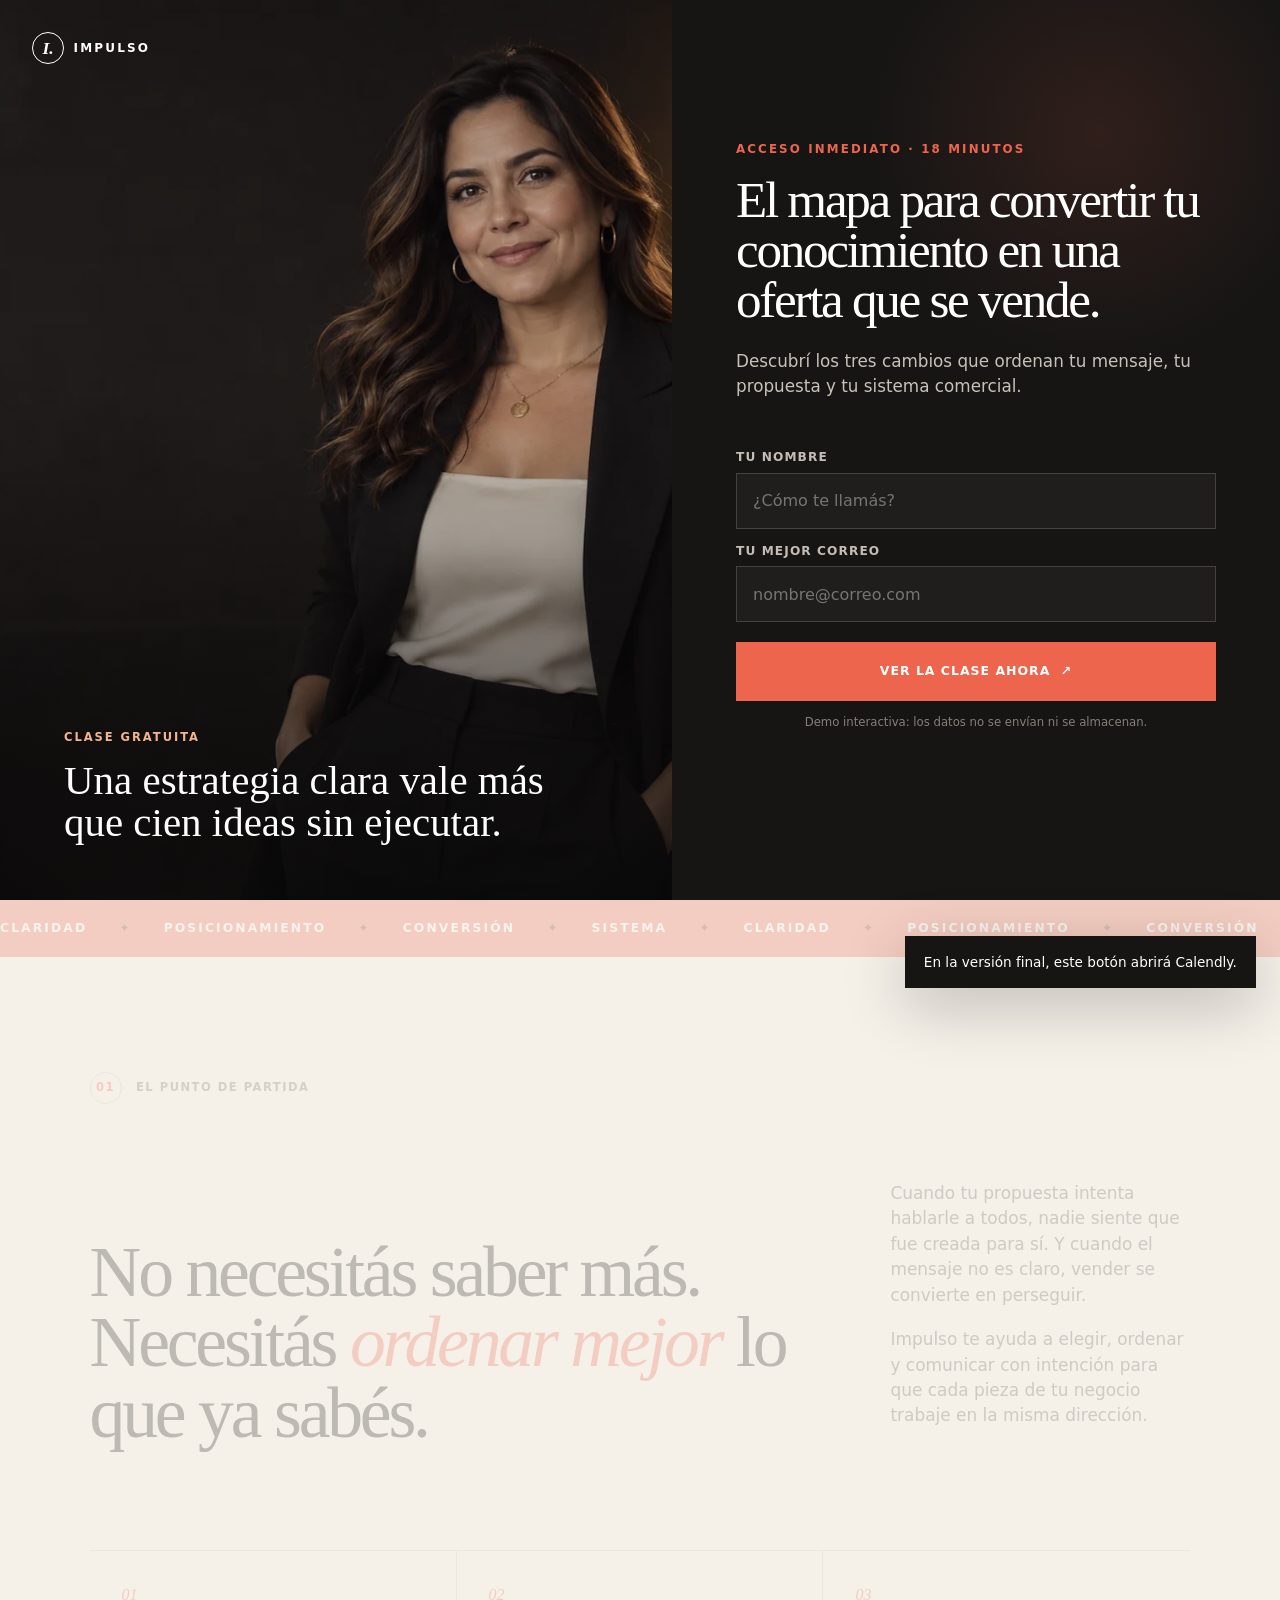
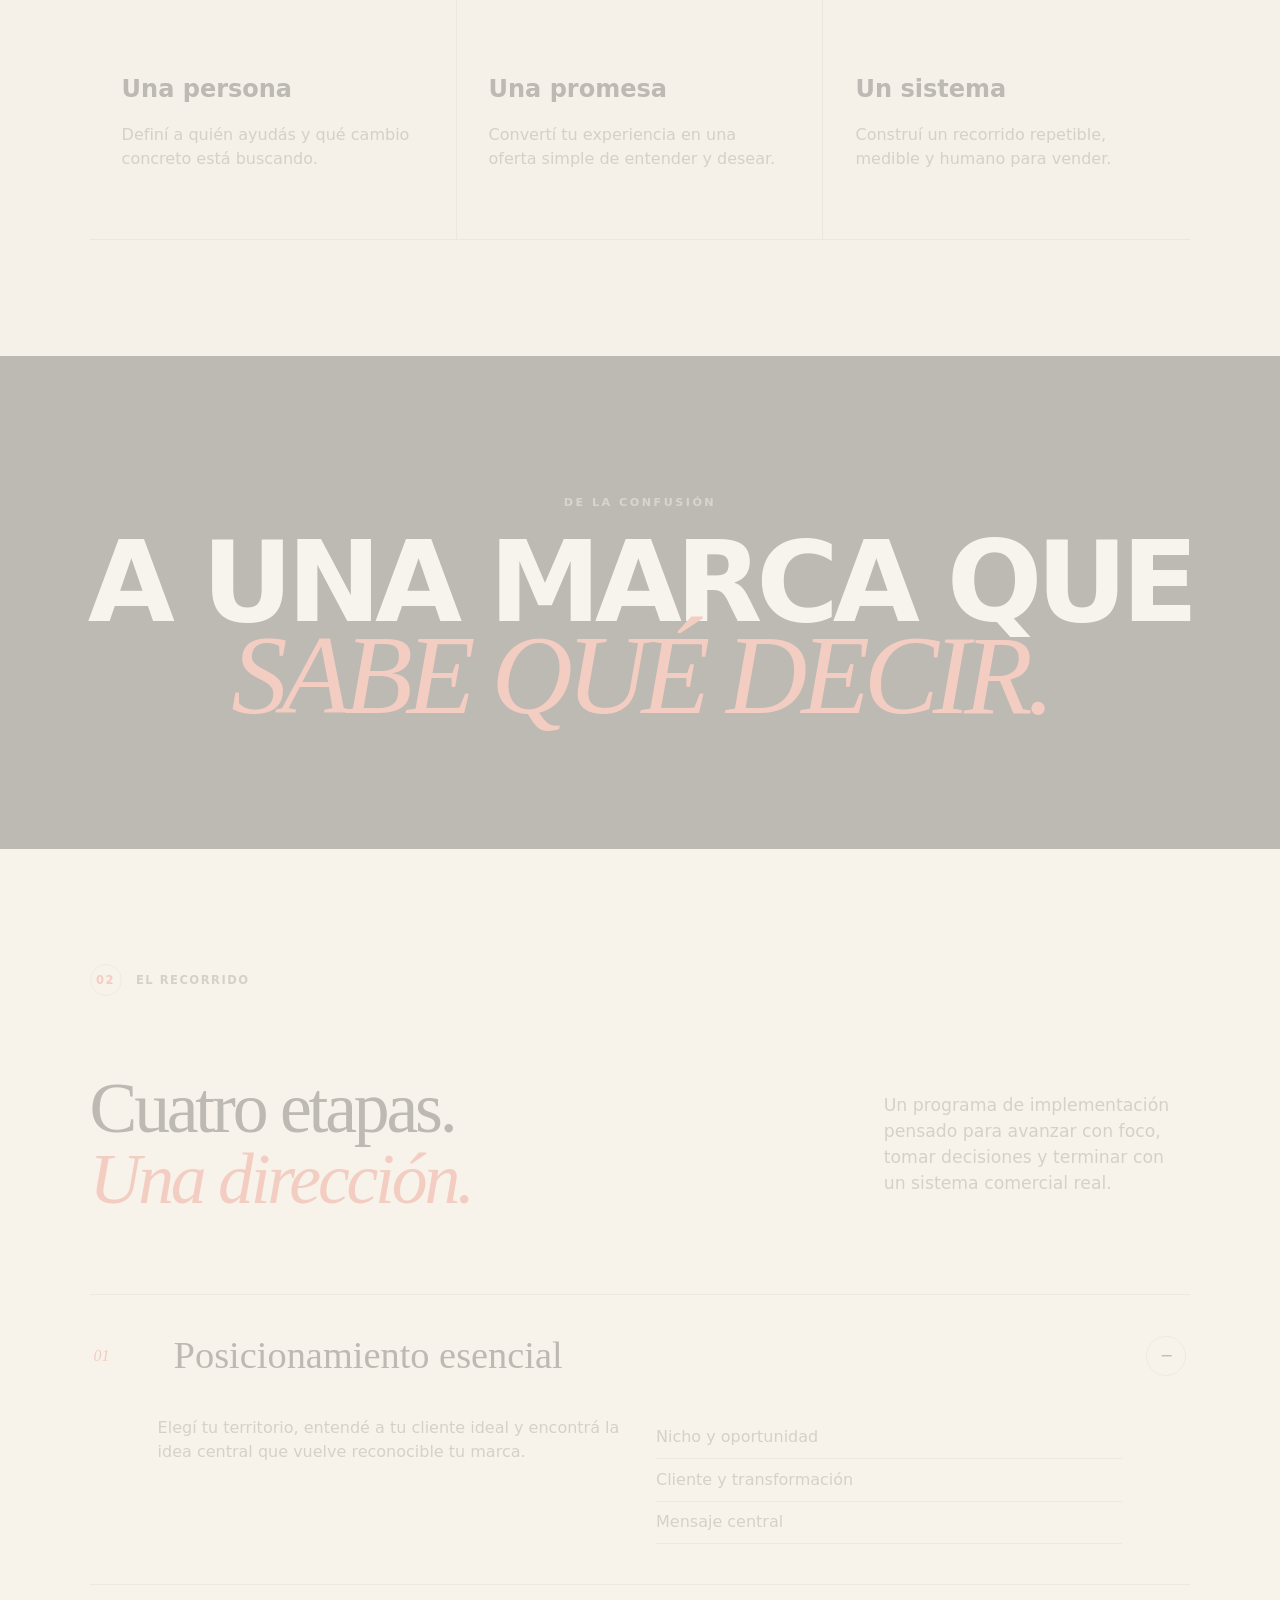
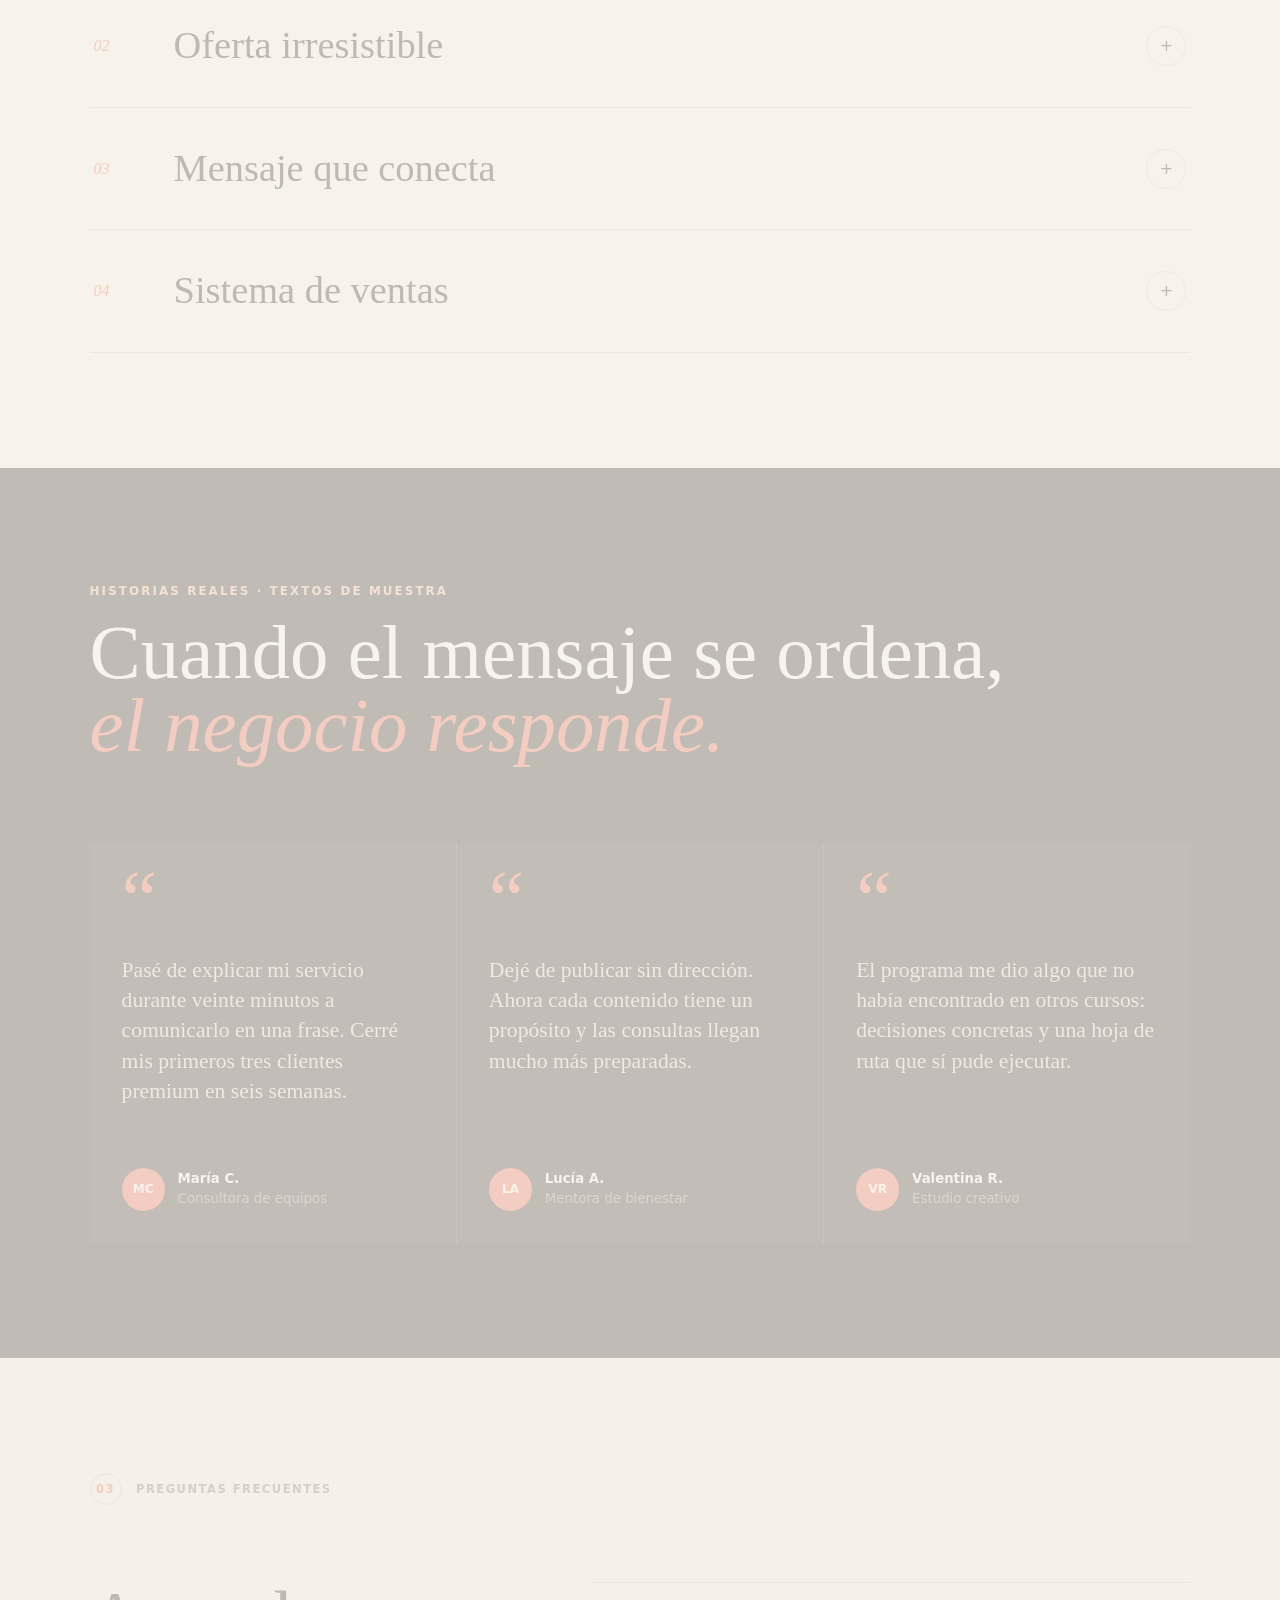
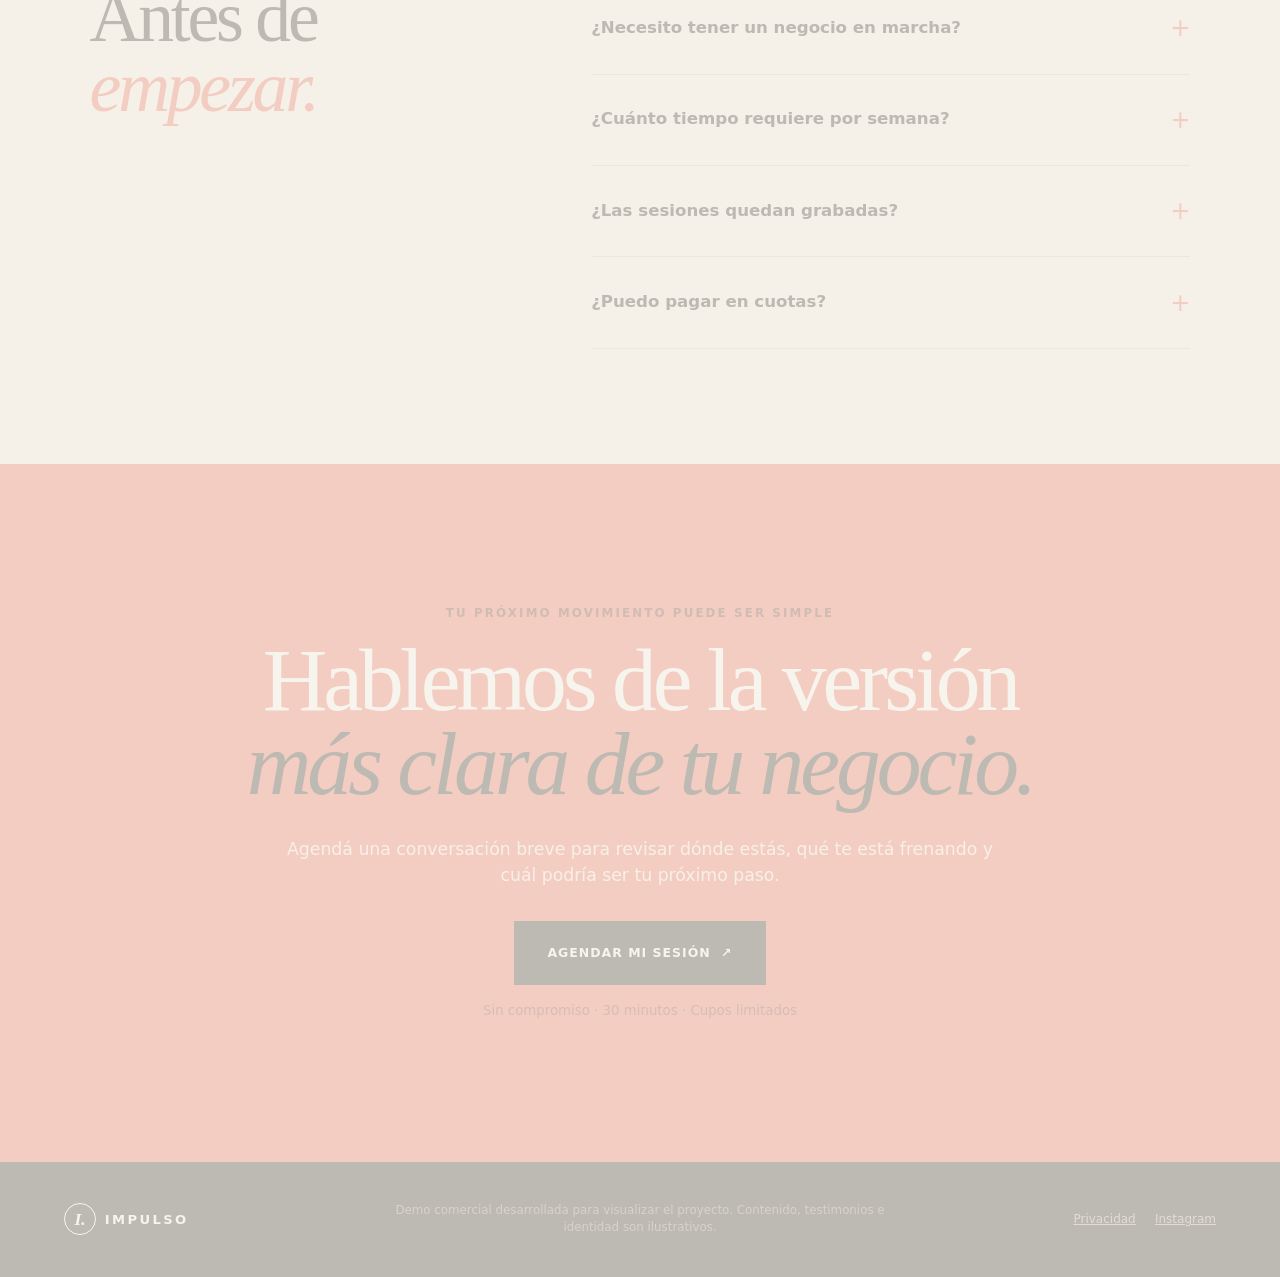
==== ejemplo.html @ fa2915c6 "first commit" ====
<!doctype html>
<html lang="es">
<head>
  <meta charset="utf-8">
  <meta name="viewport" content="width=device-width, initial-scale=1">
  <meta name="description" content="Demo de landing de captación para un programa de formación premium.">
  <meta name="theme-color" content="#161514">
  <title>Método Impulso — Demo de landing</title>
  <link rel="icon" type="image/svg+xml" href="data:image/svg+xml,%3Csvg xmlns='http://www.w3.org/2000/svg' viewBox='0 0 64 64'%3E%3Crect width='64' height='64' rx='16' fill='%23161514'/%3E%3Cpath d='M18 45V19h8v26zm13 0V27h8v18zm13 0V14h8v31z' fill='%23ee654d'/%3E%3C/svg%3E">
  <link rel="stylesheet" href="styles.css">
</head>
<body class="is-locked">
  <div class="gate" id="accessGate" role="dialog" aria-modal="true" aria-labelledby="gateTitle">
    <div class="gate__visual" aria-hidden="true">
      <img src="assets/mentora.webp" alt="" fetchpriority="high">
      <div class="gate__shade"></div>
      <div class="gate__brand"><span class="brand-mark">I.</span> IMPULSO</div>
      <div class="gate__quote">
        <span>CLASE GRATUITA</span>
        <p>Una estrategia clara vale más que cien ideas sin ejecutar.</p>
      </div>
    </div>
    <div class="gate__form-wrap">
      <div class="gate__form">
        <p class="eyebrow">Acceso inmediato · 18 minutos</p>
        <h1 id="gateTitle">El mapa para convertir tu conocimiento en una oferta que se vende.</h1>
        <p class="gate__lead">Descubrí los tres cambios que ordenan tu mensaje, tu propuesta y tu sistema comercial.</p>
        <form id="leadForm" novalidate>
          <label for="name">Tu nombre</label>
          <input id="name" name="name" type="text" autocomplete="name" placeholder="¿Cómo te llamás?" required>
          <label for="email">Tu mejor correo</label>
          <input id="email" name="email" type="email" autocomplete="email" placeholder="nombre@correo.com" required>
          <button class="button button--primary button--wide" type="submit">
            Ver la clase ahora <span aria-hidden="true">↗</span>
          </button>
          <p class="form-note">Demo interactiva: los datos no se envían ni se almacenan.</p>
          <p class="form-error" id="formError" role="alert"></p>
        </form>
      </div>
    </div>
  </div>

  <div class="site" id="siteContent" aria-hidden="true">
    <header class="nav">
      <a class="brand" href="#inicio" aria-label="Impulso, inicio"><span class="brand-mark">I.</span> IMPULSO</a>
      <nav aria-label="Principal">
        <a href="#metodo">El método</a>
        <a href="#programa">Programa</a>
        <a href="#historias">Historias</a>
      </nav>
      <a class="button button--small" href="#agenda">Quiero avanzar <span aria-hidden="true">↗</span></a>
    </header>

    <main>
      <section class="hero" id="inicio">
        <img class="hero__image" src="assets/mentora.webp" alt="Mentora de negocios en un estudio profesional">
        <div class="hero__overlay"></div>
        <div class="hero__content">
          <p class="eyebrow eyebrow--light">Masterclass gratuita · Método Impulso</p>
          <h2>Tu experiencia puede ser<br><em>tu mejor negocio.</em></h2>
          <p>Una clase concreta para transformar lo que sabés en una propuesta clara, valiosa y lista para crecer.</p>
          <button class="play-button" id="playVideo" type="button" aria-label="Reproducir clase de muestra">
            <span class="play-button__icon" aria-hidden="true">▶</span>
            <span><strong>Ver clase gratuita</strong><small>18:24 minutos</small></span>
          </button>
        </div>
        <div class="hero__scroll">Deslizá para descubrir <span aria-hidden="true">↓</span></div>
      </section>

      <div class="marquee" aria-label="Conceptos principales">
        <div class="marquee__track">
          <span>CLARIDAD</span><i>✦</i><span>POSICIONAMIENTO</span><i>✦</i><span>CONVERSIÓN</span><i>✦</i><span>SISTEMA</span><i>✦</i>
          <span>CLARIDAD</span><i>✦</i><span>POSICIONAMIENTO</span><i>✦</i><span>CONVERSIÓN</span><i>✦</i><span>SISTEMA</span><i>✦</i>
        </div>
      </div>

      <section class="section problem" id="metodo">
        <div class="section-label"><span>01</span> El punto de partida</div>
        <div class="problem__grid">
          <h2>No necesitás saber más.<br>Necesitás <em>ordenar mejor</em> lo que ya sabés.</h2>
          <div class="problem__copy">
            <p>Cuando tu propuesta intenta hablarle a todos, nadie siente que fue creada para sí. Y cuando el mensaje no es claro, vender se convierte en perseguir.</p>
            <p>Impulso te ayuda a elegir, ordenar y comunicar con intención para que cada pieza de tu negocio trabaje en la misma dirección.</p>
          </div>
        </div>
        <div class="pillars">
          <article><span>01</span><h3>Una persona</h3><p>Definí a quién ayudás y qué cambio concreto está buscando.</p></article>
          <article><span>02</span><h3>Una promesa</h3><p>Convertí tu experiencia en una oferta simple de entender y desear.</p></article>
          <article><span>03</span><h3>Un sistema</h3><p>Construí un recorrido repetible, medible y humano para vender.</p></article>
        </div>
      </section>

      <section class="manifesto">
        <p>DE LA CONFUSIÓN</p>
        <h2>A UNA MARCA QUE<br><span>SABE QUÉ DECIR.</span></h2>
      </section>

      <section class="section program" id="programa">
        <div class="section-label"><span>02</span> El recorrido</div>
        <div class="program__intro">
          <h2>Cuatro etapas.<br><em>Una dirección.</em></h2>
          <p>Un programa de implementación pensado para avanzar con foco, tomar decisiones y terminar con un sistema comercial real.</p>
        </div>
        <div class="modules">
          <article class="module module--active">
            <button type="button" aria-expanded="true"><span>01</span><strong>Posicionamiento esencial</strong><i>−</i></button>
            <div class="module__body"><p>Elegí tu territorio, entendé a tu cliente ideal y encontrá la idea central que vuelve reconocible tu marca.</p><ul><li>Nicho y oportunidad</li><li>Cliente y transformación</li><li>Mensaje central</li></ul></div>
          </article>
          <article class="module">
            <button type="button" aria-expanded="false"><span>02</span><strong>Oferta irresistible</strong><i>+</i></button>
            <div class="module__body"><p>Diseñá una propuesta fácil de explicar, con alcance, valor y condiciones claras.</p><ul><li>Arquitectura de oferta</li><li>Precio y valor percibido</li><li>Objeciones y garantías</li></ul></div>
          </article>
          <article class="module">
            <button type="button" aria-expanded="false"><span>03</span><strong>Mensaje que conecta</strong><i>+</i></button>
            <div class="module__body"><p>Convertí tu estrategia en una narrativa que atraiga a las personas correctas.</p><ul><li>Historia de marca</li><li>Pilares de contenido</li><li>Copy de conversión</li></ul></div>
          </article>
          <article class="module">
            <button type="button" aria-expanded="false"><span>04</span><strong>Sistema de ventas</strong><i>+</i></button>
            <div class="module__body"><p>Armá un recorrido simple para captar, conversar y convertir sin improvisar.</p><ul><li>Embudo mínimo viable</li><li>Seguimiento</li><li>Métricas y mejora</li></ul></div>
          </article>
        </div>
      </section>

      <section class="results" id="historias">
        <div class="results__head">
          <p class="eyebrow eyebrow--light">Historias reales · Textos de muestra</p>
          <h2>Cuando el mensaje se ordena,<br><em>el negocio responde.</em></h2>
        </div>
        <div class="testimonials">
          <article>
            <div class="quote">“</div>
            <p>Pasé de explicar mi servicio durante veinte minutos a comunicarlo en una frase. Cerré mis primeros tres clientes premium en seis semanas.</p>
            <footer><span>MC</span><div><strong>María C.</strong><small>Consultora de equipos</small></div></footer>
          </article>
          <article>
            <div class="quote">“</div>
            <p>Dejé de publicar sin dirección. Ahora cada contenido tiene un propósito y las consultas llegan mucho más preparadas.</p>
            <footer><span>LA</span><div><strong>Lucía A.</strong><small>Mentora de bienestar</small></div></footer>
          </article>
          <article>
            <div class="quote">“</div>
            <p>El programa me dio algo que no había encontrado en otros cursos: decisiones concretas y una hoja de ruta que sí pude ejecutar.</p>
            <footer><span>VR</span><div><strong>Valentina R.</strong><small>Estudio creativo</small></div></footer>
          </article>
        </div>
      </section>

      <section class="section faq">
        <div class="section-label"><span>03</span> Preguntas frecuentes</div>
        <div class="faq__grid">
          <h2>Antes de<br><em>empezar.</em></h2>
          <div class="faq__items">
            <details><summary>¿Necesito tener un negocio en marcha?<span>+</span></summary><p>No. La metodología sirve tanto para ordenar un negocio existente como para validar una nueva propuesta profesional.</p></details>
            <details><summary>¿Cuánto tiempo requiere por semana?<span>+</span></summary><p>El recorrido está pensado para avanzar con entre tres y cinco horas semanales, combinando contenido y aplicación.</p></details>
            <details><summary>¿Las sesiones quedan grabadas?<span>+</span></summary><p>Sí. Las clases y sesiones grupales quedan disponibles dentro del espacio del programa durante el período indicado.</p></details>
            <details><summary>¿Puedo pagar en cuotas?<span>+</span></summary><p>La propuesta final puede integrar pago único y planes de cuotas según el país y la plataforma elegida.</p></details>
          </div>
        </div>
      </section>

      <section class="cta" id="agenda">
        <p class="eyebrow eyebrow--light">Tu próximo movimiento puede ser simple</p>
        <h2>Hablemos de la versión<br><em>más clara de tu negocio.</em></h2>
        <p>Agendá una conversación breve para revisar dónde estás, qué te está frenando y cuál podría ser tu próximo paso.</p>
        <button class="button button--primary button--large" id="scheduleButton" type="button">Agendar mi sesión <span aria-hidden="true">↗</span></button>
        <small>Sin compromiso · 30 minutos · Cupos limitados</small>
      </section>
    </main>

    <footer class="footer">
      <a class="brand" href="#inicio"><span class="brand-mark">I.</span> IMPULSO</a>
      <p>Demo comercial desarrollada para visualizar el proyecto. Contenido, testimonios e identidad son ilustrativos.</p>
      <div><a href="#">Privacidad</a><a href="#">Instagram</a></div>
    </footer>
  </div>

  <div class="modal" id="videoModal" aria-hidden="true" role="dialog" aria-modal="true" aria-labelledby="videoTitle">
    <button class="modal__close" type="button" aria-label="Cerrar">×</button>
    <div class="video-placeholder">
      <div class="video-placeholder__play">▶</div>
      <p class="eyebrow eyebrow--light">Espacio reservado para VSL</p>
      <h2 id="videoTitle">Acá se integrará el video definitivo.</h2>
      <p>La reproducción se conectará con Vimeo, YouTube, Wistia o la plataforma elegida.</p>
    </div>
  </div>

  <div class="toast" id="toast" role="status" aria-live="polite">En la versión final, este botón abrirá Calendly.</div>
  <script src="script.js"></script>
</body>
</html>
---- styles.css ----
:root {
  --ink: #161514;
  --paper: #f5f0e8;
  --cream: #fffaf2;
  --accent: #ee654d;
  --gold: #d9a15d;
  --muted: #77716a;
  --line: rgba(22, 21, 20, .17);
  --serif: Georgia, 'Times New Roman', serif;
  --sans: Inter, ui-sans-serif, system-ui, -apple-system, BlinkMacSystemFont, 'Segoe UI', sans-serif;
}

* { box-sizing: border-box; }
html { scroll-behavior: smooth; }
body { margin: 0; background: var(--paper); color: var(--ink); font-family: var(--sans); font-size: 16px; line-height: 1.5; }
body.is-locked { overflow: hidden; }
a { color: inherit; }
button, input { font: inherit; }
button { color: inherit; }

.site { opacity: 1; transition: opacity .7s ease; }
.is-locked .site { opacity: .25; pointer-events: none; }

.brand { display: inline-flex; align-items: center; gap: .55rem; text-decoration: none; font-size: .82rem; font-weight: 800; letter-spacing: .18em; }
.brand-mark { display: inline-grid; place-items: center; width: 2rem; height: 2rem; border: 1px solid currentColor; border-radius: 50%; font-family: var(--serif); font-size: 1.1rem; font-style: italic; letter-spacing: 0; }
.eyebrow { margin: 0 0 1rem; color: var(--accent); font-size: .74rem; font-weight: 800; letter-spacing: .18em; text-transform: uppercase; }
.eyebrow--light { color: #f2bc9e; }
em { color: var(--accent); font-family: var(--serif); font-weight: 400; }

.button { display: inline-flex; align-items: center; justify-content: center; gap: .65rem; min-height: 3rem; padding: .85rem 1.25rem; border: 1px solid var(--ink); background: transparent; color: var(--ink); text-decoration: none; font-size: .78rem; font-weight: 800; letter-spacing: .08em; text-transform: uppercase; cursor: pointer; transition: background .2s, color .2s, transform .2s; }
.button:hover { background: var(--ink); color: white; transform: translateY(-2px); }
.button--primary { border-color: var(--accent); background: var(--accent); color: white; }
.button--primary:hover { border-color: #d84f39; background: #d84f39; }
.button--wide { width: 100%; min-height: 3.7rem; }
.button--large { min-height: 4rem; padding-inline: 2rem; }
.button--small { min-height: 2.65rem; }

.gate { position: fixed; inset: 0; z-index: 50; display: grid; grid-template-columns: minmax(0, 1.05fr) minmax(420px, .95fr); background: var(--ink); color: white; transition: opacity .5s ease, visibility .5s ease; }
.gate.is-hidden { opacity: 0; visibility: hidden; pointer-events: none; }
.gate__visual { position: relative; min-height: 100%; overflow: hidden; }
.gate__visual img { width: 100%; height: 100%; object-fit: cover; object-position: 65% center; filter: saturate(.85); }
.gate__shade { position: absolute; inset: 0; background: linear-gradient(180deg, rgba(10,9,9,.25), rgba(10,9,9,.08) 45%, rgba(10,9,9,.84)); }
.gate__brand { position: absolute; top: 2rem; left: 2rem; display: flex; align-items: center; gap: .6rem; font-size: .75rem; font-weight: 800; letter-spacing: .18em; }
.gate__quote { position: absolute; left: clamp(2rem, 5vw, 5rem); right: 2rem; bottom: 3.5rem; max-width: 34rem; }
.gate__quote span { color: #f3b58f; font-size: .72rem; font-weight: 800; letter-spacing: .17em; }
.gate__quote p { margin: .8rem 0 0; font-family: var(--serif); font-size: clamp(2rem, 3.2vw, 4rem); line-height: 1.02; }
.gate__form-wrap { display: grid; place-items: center; padding: 3rem clamp(2rem, 5vw, 6rem); background: radial-gradient(circle at 70% 15%, rgba(238,101,77,.12), transparent 26%), var(--ink); }
.gate__form { width: min(100%, 34rem); }
.gate__form h1 { margin: 0; font-family: var(--serif); font-size: clamp(2.35rem, 4vw, 4.8rem); font-weight: 400; line-height: .98; letter-spacing: -.045em; }
.gate__lead { max-width: 31rem; margin: 1.5rem 0 2.25rem; color: #c8c1b8; font-size: 1.05rem; }
.gate form { display: grid; }
.gate label { margin: .8rem 0 .4rem; color: #c5bdb5; font-size: .76rem; font-weight: 700; letter-spacing: .09em; text-transform: uppercase; }
.gate input { width: 100%; height: 3.5rem; padding: 0 1rem; border: 1px solid #45413e; border-radius: 0; outline: none; background: #201e1c; color: white; }
.gate input:focus { border-color: var(--accent); box-shadow: 0 0 0 3px rgba(238,101,77,.14); }
.gate .button { margin-top: 1.2rem; }
.form-note { margin: .8rem 0 0; color: #857f79; font-size: .73rem; text-align: center; }
.form-error { min-height: 1.4rem; margin: .35rem 0 0; color: #ff9b8a; font-size: .82rem; text-align: center; }

.nav { position: sticky; top: 0; z-index: 20; display: grid; grid-template-columns: 1fr auto 1fr; align-items: center; height: 5.2rem; padding: 0 clamp(1.25rem, 4vw, 5rem); border-bottom: 1px solid rgba(255,255,255,.13); background: rgba(22,21,20,.91); color: white; backdrop-filter: blur(15px); }
.nav nav { display: flex; gap: 2.2rem; }
.nav nav a { color: #cfc8c0; text-decoration: none; font-size: .78rem; }
.nav nav a:hover { color: white; }
.nav > .button { justify-self: end; border-color: rgba(255,255,255,.45); color: white; }

.hero { position: relative; display: flex; min-height: calc(100vh - 5.2rem); align-items: center; overflow: hidden; background: var(--ink); color: white; }
.hero__image { position: absolute; inset: 0; width: 100%; height: 100%; object-fit: cover; object-position: 68% center; }
.hero__overlay { position: absolute; inset: 0; background: linear-gradient(90deg, rgba(16,15,15,.96) 3%, rgba(16,15,15,.86) 37%, rgba(16,15,15,.22) 70%, rgba(16,15,15,.12)), linear-gradient(0deg, rgba(0,0,0,.45), transparent 35%); }
.hero__content { position: relative; z-index: 1; width: min(61rem, 72vw); margin-left: clamp(1.5rem, 8vw, 9rem); padding: 6rem 0 8rem; }
.hero h2 { margin: 0; font-size: clamp(3.5rem, 7.8vw, 8.6rem); font-weight: 700; line-height: .82; letter-spacing: -.065em; text-transform: uppercase; }
.hero h2 em { display: inline-block; margin-top: .25em; font-size: .88em; text-transform: none; }
.hero__content > p:not(.eyebrow) { max-width: 38rem; margin: 2rem 0; color: #d3ccc4; font-size: 1.13rem; }
.play-button { display: flex; align-items: center; gap: 1rem; padding: 0; border: 0; background: none; color: white; cursor: pointer; text-align: left; }
.play-button__icon { display: grid; width: 4rem; height: 4rem; place-items: center; border: 1px solid rgba(255,255,255,.65); border-radius: 50%; color: var(--accent); transition: transform .25s, background .25s; }
.play-button:hover .play-button__icon { transform: scale(1.08); background: white; }
.play-button strong, .play-button small { display: block; }
.play-button strong { font-size: .82rem; letter-spacing: .1em; text-transform: uppercase; }
.play-button small { margin-top: .2rem; color: #97918c; }
.hero__scroll { position: absolute; z-index: 1; right: 2.2rem; bottom: 2rem; color: #aba49e; font-size: .72rem; letter-spacing: .12em; text-transform: uppercase; writing-mode: vertical-rl; }
.hero__scroll span { margin-top: .7rem; color: var(--accent); }

.marquee { overflow: hidden; padding: 1.2rem 0; background: var(--accent); color: white; }
.marquee__track { display: flex; width: max-content; align-items: center; gap: 2rem; animation: marquee 26s linear infinite; font-size: .77rem; font-weight: 800; letter-spacing: .17em; }
.marquee i { color: #6e241a; font-style: normal; }
@keyframes marquee { to { transform: translateX(-50%); } }

.section { padding: clamp(5rem, 9vw, 10rem) clamp(1.25rem, 7vw, 8rem); }
.section-label { display: flex; align-items: center; gap: .9rem; margin-bottom: clamp(3rem, 6vw, 6rem); color: var(--muted); font-size: .72rem; font-weight: 800; letter-spacing: .13em; text-transform: uppercase; }
.section-label span { display: grid; width: 2rem; height: 2rem; place-items: center; border: 1px solid var(--line); border-radius: 50%; color: var(--accent); }
.problem__grid { display: grid; grid-template-columns: minmax(0, 1.5fr) minmax(300px, .6fr); gap: clamp(3rem, 8vw, 10rem); align-items: end; }
.problem h2, .program h2, .faq h2 { margin: 0; font-family: var(--serif); font-size: clamp(2.8rem, 5.6vw, 6.4rem); font-weight: 400; line-height: .98; letter-spacing: -.045em; }
.problem__copy { color: #5f5a54; font-size: 1.06rem; }
.problem__copy p { margin: 0 0 1.2rem; }
.pillars { display: grid; grid-template-columns: repeat(3, 1fr); margin-top: clamp(4rem, 8vw, 8rem); border-top: 1px solid var(--line); border-bottom: 1px solid var(--line); }
.pillars article { min-height: 18rem; padding: 2rem; border-right: 1px solid var(--line); }
.pillars article:last-child { border: 0; }
.pillars span { color: var(--accent); font-family: var(--serif); font-style: italic; }
.pillars h3 { margin: 4rem 0 1rem; font-size: 1.5rem; }
.pillars p { max-width: 18rem; color: var(--muted); }

.manifesto { padding: clamp(5rem, 10vw, 11rem) 1.5rem; background: var(--ink); color: white; text-align: center; }
.manifesto p { color: #8a827b; font-size: .7rem; font-weight: 800; letter-spacing: .22em; }
.manifesto h2 { margin: 1.5rem 0 0; font-size: clamp(3.2rem, 8.8vw, 10rem); line-height: .82; letter-spacing: -.055em; }
.manifesto span { color: var(--accent); font-family: var(--serif); font-style: italic; font-weight: 400; }

.program { background: var(--cream); }
.program__intro { display: grid; grid-template-columns: 1fr minmax(250px, .42fr); gap: 4rem; align-items: end; margin-bottom: 5rem; }
.program__intro > p { color: var(--muted); font-size: 1.08rem; }
.modules { border-top: 1px solid var(--line); }
.module { border-bottom: 1px solid var(--line); }
.module button { display: grid; width: 100%; grid-template-columns: 4rem 1fr auto; align-items: center; gap: 1rem; padding: 2rem .25rem; border: 0; background: transparent; cursor: pointer; text-align: left; }
.module button span { color: var(--accent); font-family: var(--serif); font-style: italic; }
.module button strong { font-family: var(--serif); font-size: clamp(1.5rem, 3vw, 3rem); font-weight: 400; }
.module button i { display: grid; width: 2.5rem; height: 2.5rem; place-items: center; border: 1px solid var(--line); border-radius: 50%; font-style: normal; }
.module__body { display: none; grid-template-columns: 1fr 1fr; gap: 2rem; padding: 0 4.25rem 2.5rem; color: var(--muted); }
.module--active .module__body { display: grid; }
.module__body p { max-width: 37rem; margin: 0; }
.module__body ul { margin: 0; padding: 0; list-style: none; }
.module__body li { padding: .55rem 0; border-bottom: 1px solid var(--line); }

.results { padding: clamp(5rem, 9vw, 10rem) clamp(1.25rem, 7vw, 8rem); background: #211f1e; color: white; }
.results__head h2 { margin: 0 0 5rem; font-family: var(--serif); font-size: clamp(2.8rem, 6vw, 7rem); font-weight: 400; line-height: .95; }
.testimonials { display: grid; grid-template-columns: repeat(3, 1fr); gap: 1px; background: #494440; }
.testimonials article { display: flex; min-height: 25rem; flex-direction: column; padding: 2rem; background: #282624; }
.quote { color: var(--accent); font-family: var(--serif); font-size: 5rem; line-height: .6; }
.testimonials article > p { margin: 2rem 0 auto; color: #ded8d2; font-family: var(--serif); font-size: 1.35rem; line-height: 1.4; }
.testimonials footer { display: flex; align-items: center; gap: .8rem; margin-top: 2rem; }
.testimonials footer > span { display: grid; width: 2.7rem; height: 2.7rem; place-items: center; border-radius: 50%; background: var(--accent); font-size: .75rem; font-weight: 800; }
.testimonials strong, .testimonials small { display: block; }
.testimonials strong { font-size: .83rem; }
.testimonials small { color: #8f8882; }

.faq__grid { display: grid; grid-template-columns: .65fr 1fr; gap: 7rem; }
.faq__items { border-top: 1px solid var(--line); }
details { border-bottom: 1px solid var(--line); }
summary { display: flex; align-items: center; justify-content: space-between; gap: 1rem; padding: 1.7rem 0; cursor: pointer; font-size: 1.04rem; font-weight: 700; list-style: none; }
summary::-webkit-details-marker { display: none; }
summary span { color: var(--accent); font-size: 1.5rem; font-weight: 400; }
details[open] summary span { transform: rotate(45deg); }
details p { max-width: 42rem; margin: -.4rem 0 1.7rem; color: var(--muted); }

.cta { padding: clamp(6rem, 11vw, 12rem) 1.5rem; background: var(--accent); color: white; text-align: center; }
.cta .eyebrow { color: #652219; }
.cta h2 { margin: 0; font-family: var(--serif); font-size: clamp(3rem, 7vw, 8rem); font-weight: 400; line-height: .93; letter-spacing: -.045em; }
.cta h2 em { color: var(--ink); }
.cta > p:not(.eyebrow) { max-width: 45rem; margin: 2rem auto; color: #fff1eb; font-size: 1.08rem; }
.cta .button { border-color: var(--ink); background: var(--ink); }
.cta .button:hover { background: white; color: var(--ink); }
.cta small { display: block; margin-top: 1rem; color: #75291e; }

.footer { display: grid; grid-template-columns: 1fr 2fr 1fr; gap: 2rem; align-items: center; padding: 2.5rem clamp(1.25rem, 5vw, 6rem); background: var(--ink); color: white; }
.footer p { margin: 0; color: #827c77; font-size: .74rem; text-align: center; }
.footer > div { display: flex; justify-content: flex-end; gap: 1.2rem; }
.footer > div a { color: #aaa39d; font-size: .75rem; }

.modal { position: fixed; inset: 0; z-index: 60; display: grid; place-items: center; padding: 1.5rem; background: rgba(9,8,8,.93); color: white; opacity: 0; visibility: hidden; transition: opacity .25s, visibility .25s; }
.modal.is-open { opacity: 1; visibility: visible; }
.modal__close { position: absolute; top: 1.5rem; right: 1.5rem; width: 3rem; height: 3rem; border: 1px solid #68615c; border-radius: 50%; background: transparent; color: white; font-size: 2rem; cursor: pointer; }
.video-placeholder { width: min(100%, 70rem); aspect-ratio: 16/9; display: grid; align-content: center; justify-items: center; padding: 2rem; border: 1px solid #4d4742; background: radial-gradient(circle at center, rgba(238,101,77,.17), transparent 40%), #181716; text-align: center; }
.video-placeholder__play { display: grid; width: 5rem; height: 5rem; margin-bottom: 2rem; place-items: center; border-radius: 50%; background: var(--accent); }
.video-placeholder h2 { margin: 0; font-family: var(--serif); font-size: clamp(2rem, 4vw, 4rem); font-weight: 400; }
.video-placeholder > p:last-child { color: #9b948e; }
.toast { position: fixed; z-index: 70; right: 1.5rem; bottom: 1.5rem; max-width: 24rem; padding: 1rem 1.2rem; background: var(--ink); color: white; font-size: .85rem; box-shadow: 0 1rem 4rem rgba(0,0,0,.24); transform: translateY(7rem); transition: transform .3s ease; }
.toast.is-visible { transform: translateY(0); }

@media (max-width: 900px) {
  .gate { grid-template-columns: 1fr; overflow-y: auto; }
  .gate__visual { min-height: 35vh; }
  .gate__quote { bottom: 1.5rem; }
  .gate__quote p { max-width: 26rem; font-size: 2.2rem; }
  .gate__form-wrap { place-items: start center; padding: 2.5rem 1.5rem 4rem; }
  .gate__form h1 { font-size: 2.7rem; }
  .nav { grid-template-columns: 1fr auto; }
  .nav nav { display: none; }
  .hero__content { width: auto; margin: 0 1.5rem; }
  .hero h2 { font-size: clamp(3.2rem, 12vw, 6.2rem); }
  .problem__grid, .program__intro, .faq__grid { grid-template-columns: 1fr; gap: 2.5rem; }
  .pillars { grid-template-columns: 1fr; }
  .pillars article { min-height: auto; border-right: 0; border-bottom: 1px solid var(--line); }
  .pillars article:last-child { border-bottom: 0; }
  .pillars h3 { margin-top: 2.5rem; }
  .testimonials { grid-template-columns: 1fr; }
  .testimonials article { min-height: 20rem; }
  .footer { grid-template-columns: 1fr; text-align: center; }
  .footer .brand, .footer > div { justify-self: center; }
}

@media (max-width: 560px) {
  .gate__visual { min-height: 28vh; }
  .gate__brand { top: 1rem; left: 1rem; }
  .gate__quote { left: 1rem; bottom: 1rem; }
  .gate__quote span { font-size: .62rem; }
  .gate__quote p { max-width: 21rem; margin-top: .4rem; font-size: 1.65rem; }
  .gate__form-wrap { padding-top: 2rem; }
  .gate__form h1 { font-size: 2.35rem; }
  .gate__lead { margin: 1rem 0 1.3rem; font-size: .96rem; }
  .nav { height: 4.7rem; padding-inline: 1rem; }
  .nav .button { min-height: 2.35rem; padding: .65rem .8rem; font-size: .64rem; }
  .hero { min-height: calc(100svh - 4.7rem); }
  .hero__image { object-position: 69% center; }
  .hero__overlay { background: linear-gradient(180deg, rgba(17,16,15,.28), rgba(17,16,15,.75) 48%, rgba(17,16,15,.98)); }
  .hero__content { align-self: end; padding: 8rem 0 5rem; }
  .hero h2 { font-size: clamp(3rem, 15vw, 5.2rem); }
  .hero__scroll { display: none; }
  .section { padding-inline: 1.25rem; }
  .module button { grid-template-columns: 2.5rem 1fr auto; padding-block: 1.5rem; }
  .module button strong { font-size: 1.45rem; }
  .module__body { grid-template-columns: 1fr; padding: 0 0 2rem 2.5rem; }
  .results { padding-inline: 1.25rem; }
}

@media (prefers-reduced-motion: reduce) {
  html { scroll-behavior: auto; }
  *, *::before, *::after { animation-duration: .01ms !important; animation-iteration-count: 1 !important; transition-duration: .01ms !important; }
}
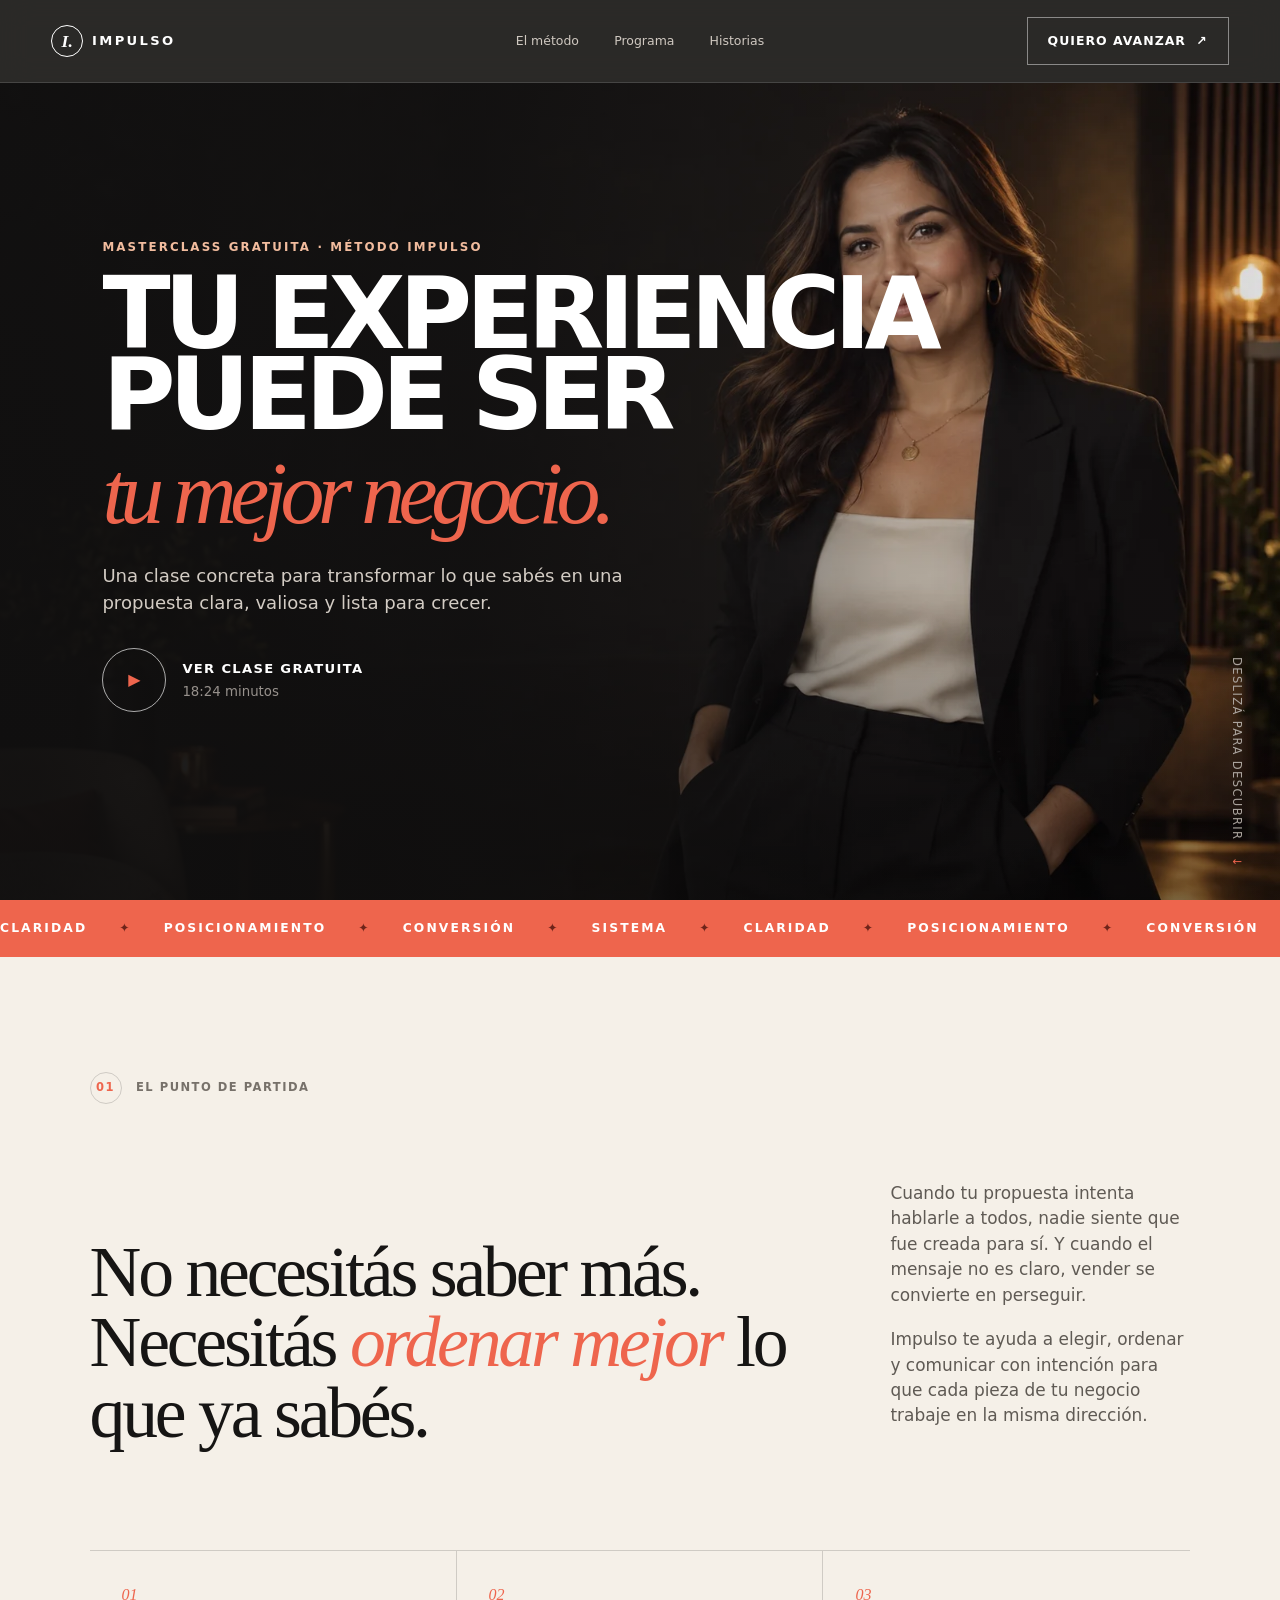
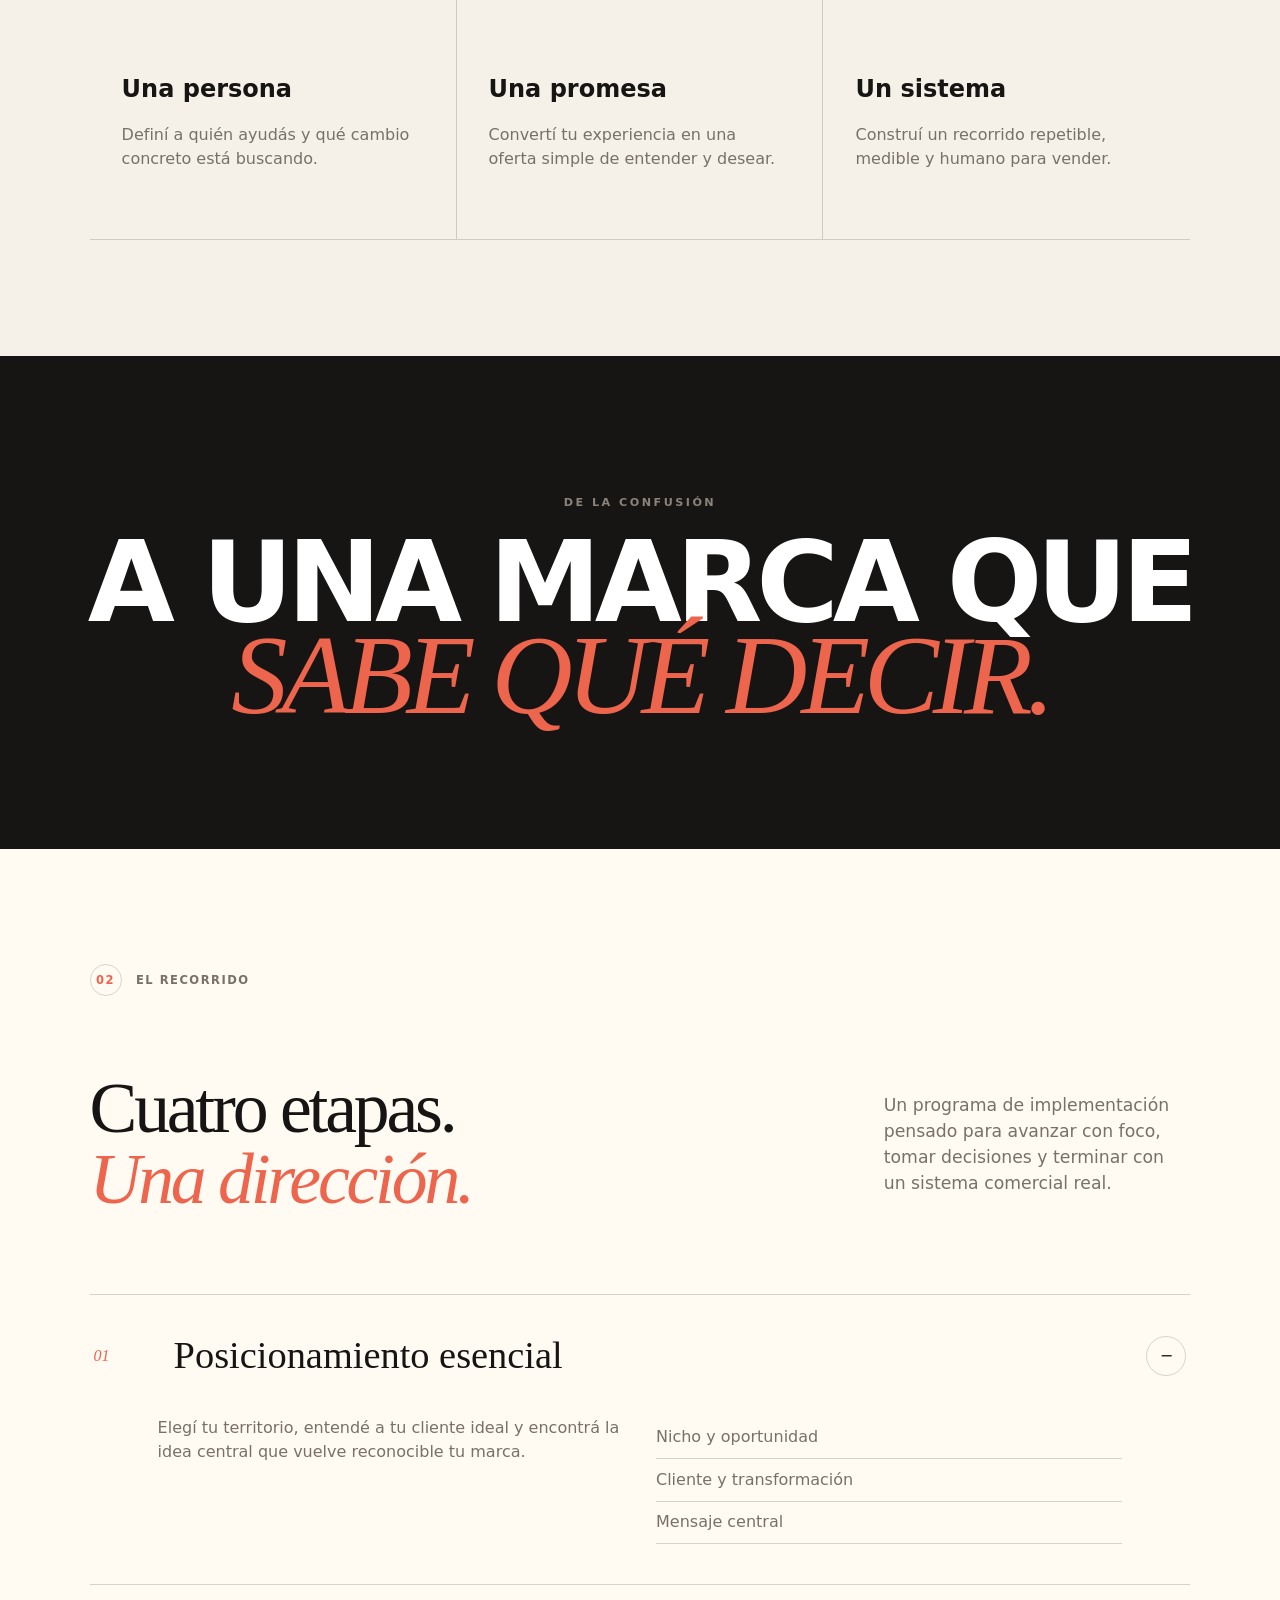
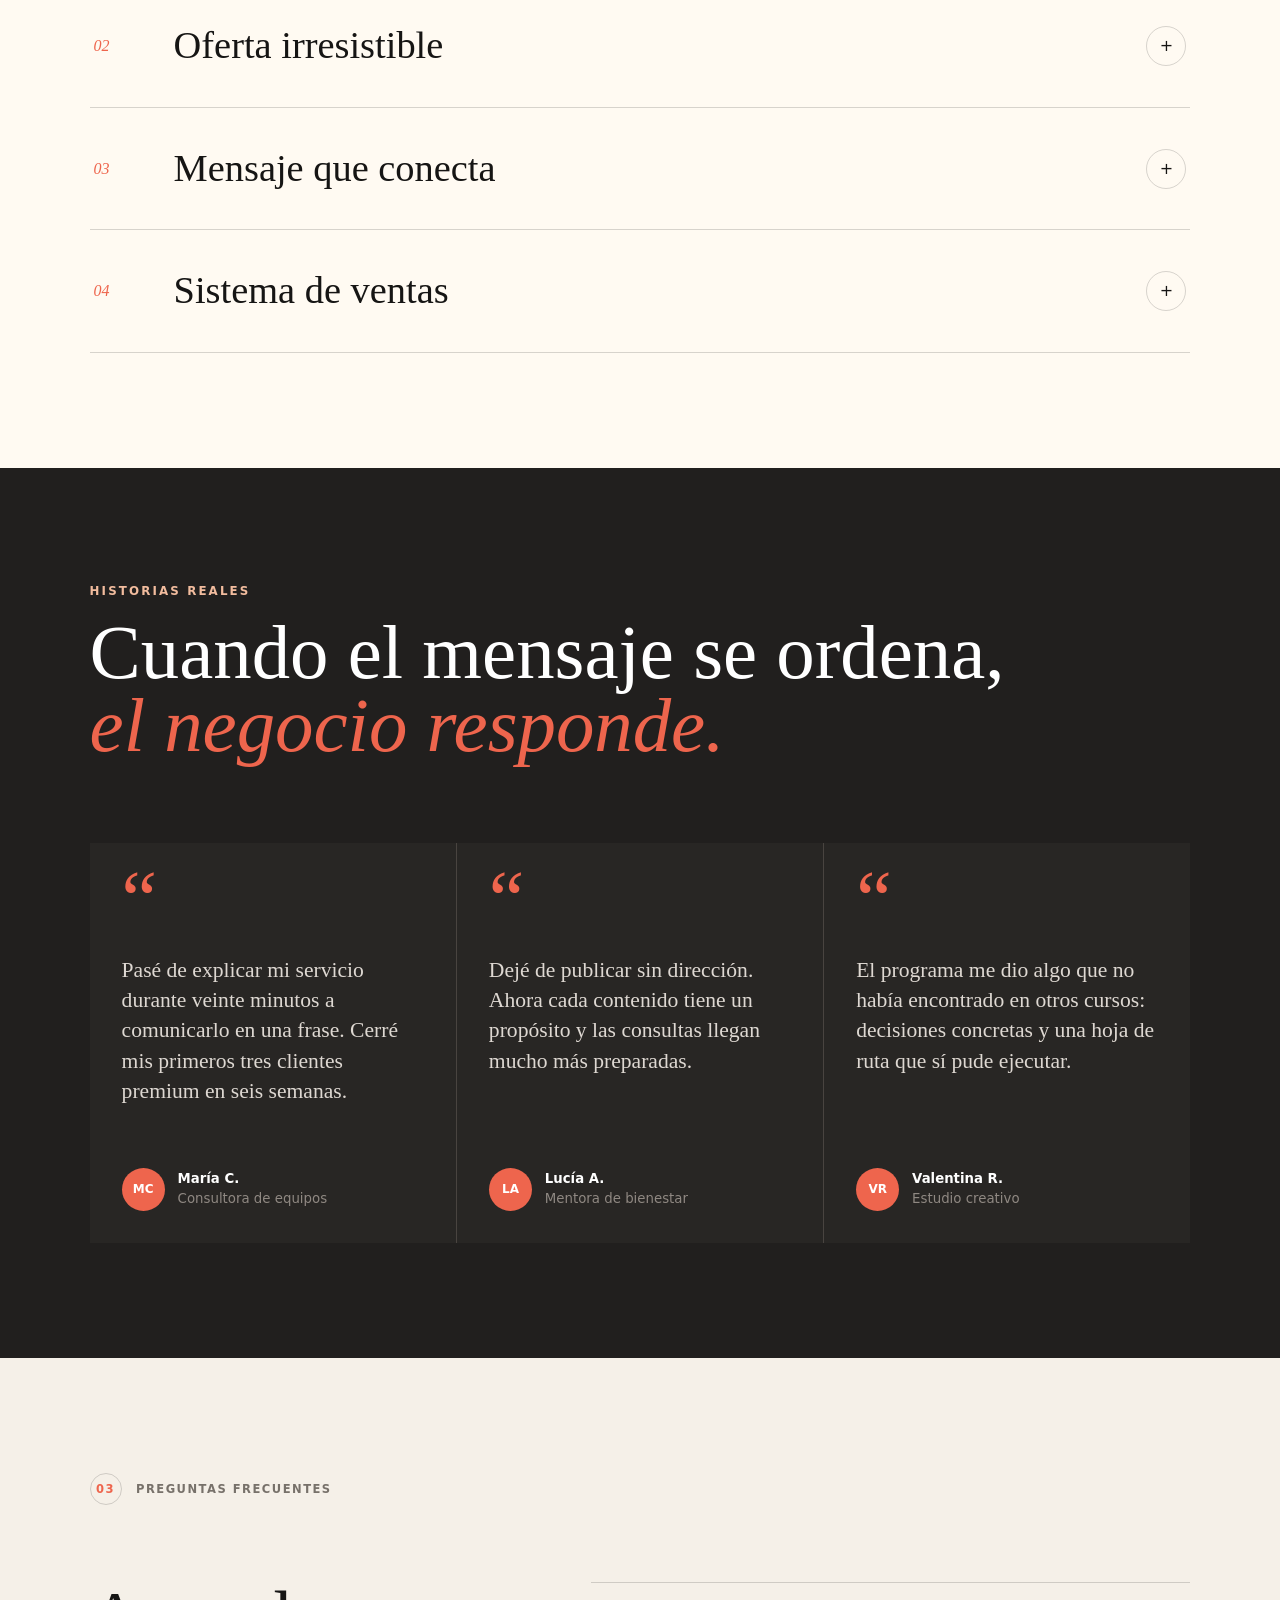
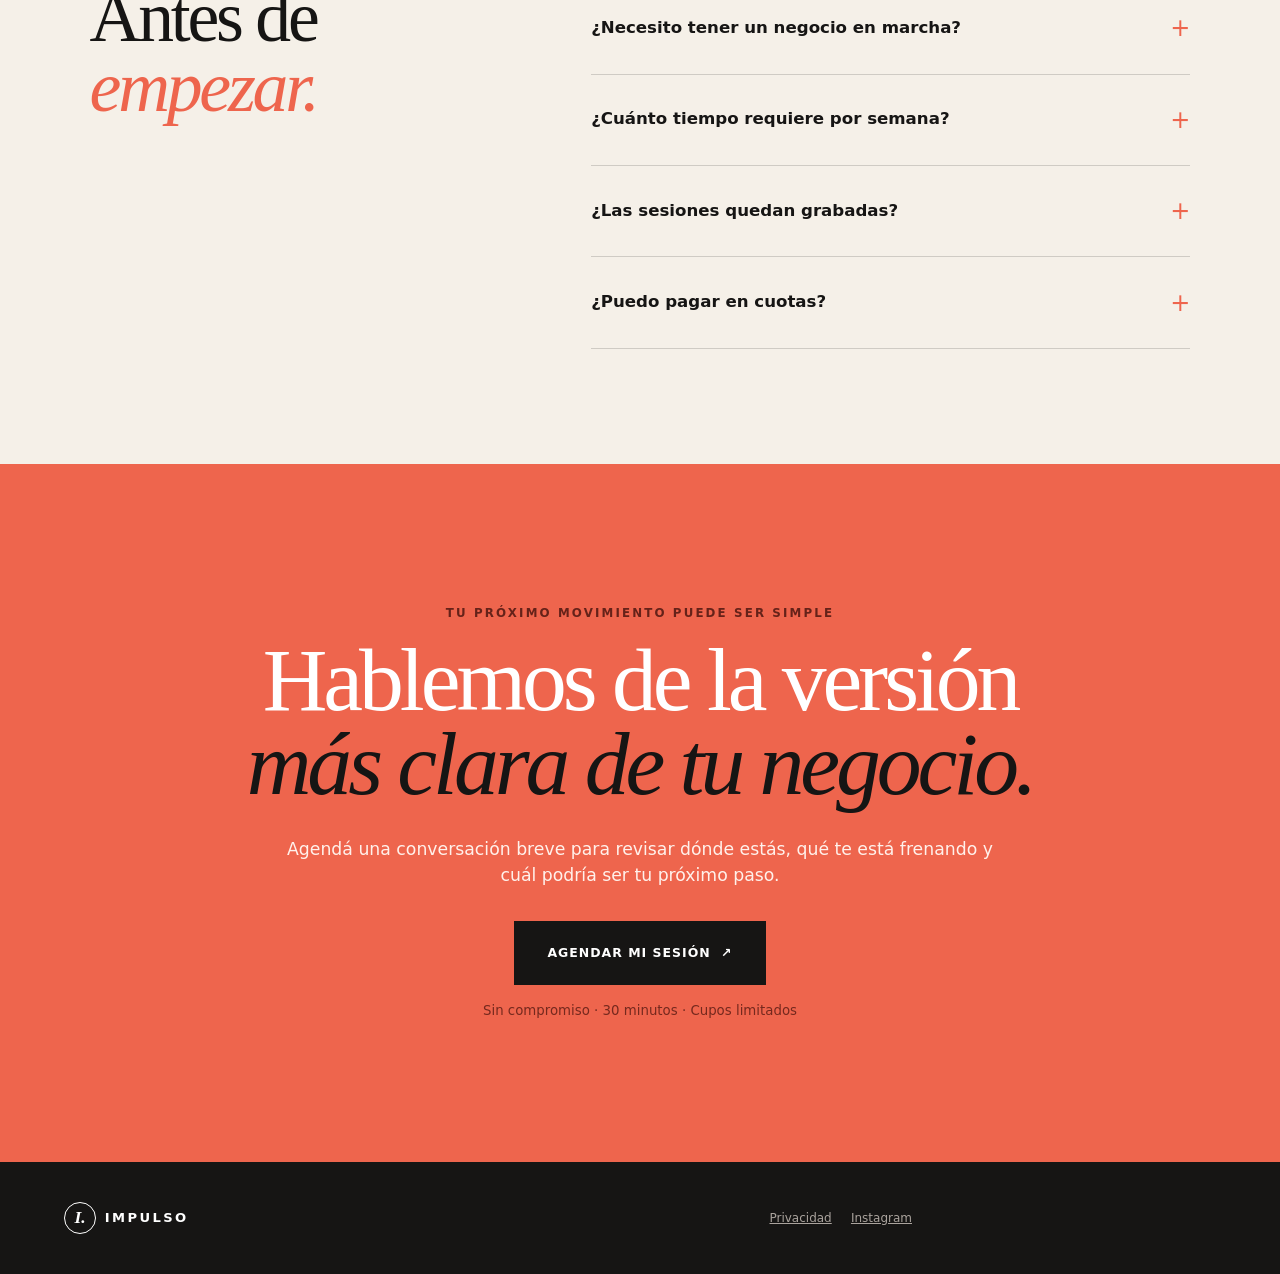
==== commit e22fe9b5: "First commit - Subida de landing page" ====
--- a/ejemplo.html
+++ b/ejemplo.html
@@ -3,44 +3,14 @@
 <head>
   <meta charset="utf-8">
   <meta name="viewport" content="width=device-width, initial-scale=1">
-  <meta name="description" content="Demo de landing de captación para un programa de formación premium.">
+  <meta name="description" content="Método Impulso para convertir tu conocimiento en una oferta que se vende.">
   <meta name="theme-color" content="#161514">
-  <title>Método Impulso — Demo de landing</title>
+  <title>Método Impulso</title>
   <link rel="icon" type="image/svg+xml" href="data:image/svg+xml,%3Csvg xmlns='http://www.w3.org/2000/svg' viewBox='0 0 64 64'%3E%3Crect width='64' height='64' rx='16' fill='%23161514'/%3E%3Cpath d='M18 45V19h8v26zm13 0V27h8v18zm13 0V14h8v31z' fill='%23ee654d'/%3E%3C/svg%3E">
   <link rel="stylesheet" href="styles.css">
 </head>
-<body class="is-locked">
-  <div class="gate" id="accessGate" role="dialog" aria-modal="true" aria-labelledby="gateTitle">
-    <div class="gate__visual" aria-hidden="true">
-      <img src="assets/mentora.webp" alt="" fetchpriority="high">
-      <div class="gate__shade"></div>
-      <div class="gate__brand"><span class="brand-mark">I.</span> IMPULSO</div>
-      <div class="gate__quote">
-        <span>CLASE GRATUITA</span>
-        <p>Una estrategia clara vale más que cien ideas sin ejecutar.</p>
-      </div>
-    </div>
-    <div class="gate__form-wrap">
-      <div class="gate__form">
-        <p class="eyebrow">Acceso inmediato · 18 minutos</p>
-        <h1 id="gateTitle">El mapa para convertir tu conocimiento en una oferta que se vende.</h1>
-        <p class="gate__lead">Descubrí los tres cambios que ordenan tu mensaje, tu propuesta y tu sistema comercial.</p>
-        <form id="leadForm" novalidate>
-          <label for="name">Tu nombre</label>
-          <input id="name" name="name" type="text" autocomplete="name" placeholder="¿Cómo te llamás?" required>
-          <label for="email">Tu mejor correo</label>
-          <input id="email" name="email" type="email" autocomplete="email" placeholder="nombre@correo.com" required>
-          <button class="button button--primary button--wide" type="submit">
-            Ver la clase ahora <span aria-hidden="true">↗</span>
-          </button>
-          <p class="form-note">Demo interactiva: los datos no se envían ni se almacenan.</p>
-          <p class="form-error" id="formError" role="alert"></p>
-        </form>
-      </div>
-    </div>
-  </div>
-
-  <div class="site" id="siteContent" aria-hidden="true">
+<body>
+  <div class="site" id="siteContent">
     <header class="nav">
       <a class="brand" href="#inicio" aria-label="Impulso, inicio"><span class="brand-mark">I.</span> IMPULSO</a>
       <nav aria-label="Principal">
@@ -123,7 +93,7 @@
 
       <section class="results" id="historias">
         <div class="results__head">
-          <p class="eyebrow eyebrow--light">Historias reales · Textos de muestra</p>
+          <p class="eyebrow eyebrow--light">Historias reales</p>
           <h2>Cuando el mensaje se ordena,<br><em>el negocio responde.</em></h2>
         </div>
         <div class="testimonials">
@@ -169,7 +139,6 @@
 
     <footer class="footer">
       <a class="brand" href="#inicio"><span class="brand-mark">I.</span> IMPULSO</a>
-      <p>Demo comercial desarrollada para visualizar el proyecto. Contenido, testimonios e identidad son ilustrativos.</p>
       <div><a href="#">Privacidad</a><a href="#">Instagram</a></div>
     </footer>
   </div>
@@ -178,13 +147,12 @@
     <button class="modal__close" type="button" aria-label="Cerrar">×</button>
     <div class="video-placeholder">
       <div class="video-placeholder__play">▶</div>
-      <p class="eyebrow eyebrow--light">Espacio reservado para VSL</p>
-      <h2 id="videoTitle">Acá se integrará el video definitivo.</h2>
-      <p>La reproducción se conectará con Vimeo, YouTube, Wistia o la plataforma elegida.</p>
+      <p class="eyebrow eyebrow--light">Clase gratuita</p>
+      <h2 id="videoTitle">Descubrí cómo ordenar tu negocio.</h2>
+      <p>Una clase concreta para transformar tu experiencia en una propuesta clara y valiosa.</p>
     </div>
   </div>
 
-  <div class="toast" id="toast" role="status" aria-live="polite">En la versión final, este botón abrirá Calendly.</div>
   <script src="script.js"></script>
 </body>
 </html>
